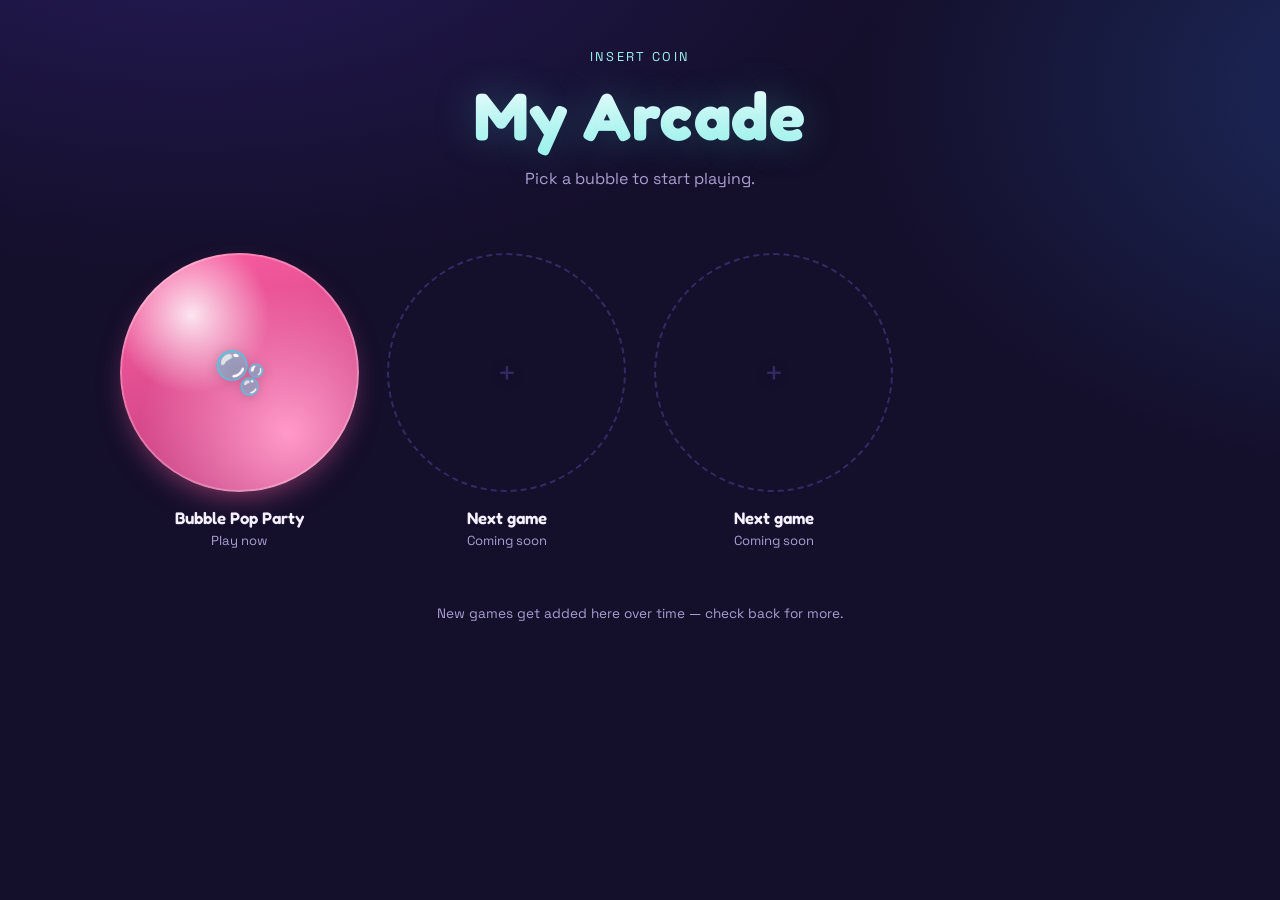
==== index.html @ 2fa9f2be "Add files via upload" ====
<!DOCTYPE html>
<html lang="en">
<head>
<meta charset="UTF-8">
<meta name="viewport" content="width=device-width, initial-scale=1.0">
<title>My Arcade</title>
<link rel="preconnect" href="https://fonts.googleapis.com">
<link rel="preconnect" href="https://fonts.gstatic.com" crossorigin>
<link href="https://fonts.googleapis.com/css2?family=Fredoka:wght@500;600;700&family=Space+Grotesk:wght@400;500;600&display=swap" rel="stylesheet">
<style>
  :root{
    --bg: #140f2b;
    --bg-2: #1a1440;
    --panel: #1e1740;
    --panel-edge: #342a63;
    --pink: #ff5fa2;
    --pink-soft: #ff9ac9;
    --cyan: #4fe3da;
    --cyan-soft: #9df3ee;
    --yellow: #ffd54a;
    --text: #f5f1ff;
    --muted: #a99fd1;
  }

  * { box-sizing: border-box; }

  html, body {
    margin: 0;
    padding: 0;
    min-height: 100%;
  }

  body {
    background:
      radial-gradient(1200px 600px at 15% -10%, #241a55 0%, transparent 60%),
      radial-gradient(1000px 700px at 110% 10%, #1c2a5c 0%, transparent 55%),
      var(--bg);
    color: var(--text);
    font-family: 'Space Grotesk', sans-serif;
    display: flex;
    justify-content: center;
    padding: 48px 20px 64px;
  }

  .stage {
    width: 100%;
    max-width: 1040px;
  }

  .marquee {
    text-align: center;
    margin-bottom: 56px;
  }

  .eyebrow {
    font-size: 0.8rem;
    letter-spacing: 0.18em;
    text-transform: uppercase;
    color: var(--cyan-soft);
    margin: 0 0 10px;
  }

  h1 {
    font-family: 'Fredoka', sans-serif;
    font-weight: 700;
    font-size: clamp(2.4rem, 6vw, 4.2rem);
    margin: 0;
    letter-spacing: 0.01em;
    background: linear-gradient(180deg, #ffffff 0%, var(--cyan-soft) 100%);
    -webkit-background-clip: text;
    background-clip: text;
    color: transparent;
    text-shadow: 0 0 40px rgba(79, 227, 218, 0.25);
  }

  .tagline {
    margin: 12px 0 0;
    color: var(--muted);
    font-size: 1rem;
  }

  .cabinet-grid {
    display: grid;
    grid-template-columns: repeat(auto-fill, minmax(200px, 1fr));
    gap: 28px;
    padding: 0;
  }

  .tile {
    position: relative;
    display: flex;
    flex-direction: column;
    align-items: center;
    text-decoration: none;
    color: var(--text);
    padding: 8px 0 0;
  }

  .tile-bubble {
    position: relative;
    width: 100%;
    aspect-ratio: 1 / 1;
    border-radius: 50%;
    display: flex;
    align-items: center;
    justify-content: center;
    isolation: isolate;
    transition: transform 0.35s cubic-bezier(.34,1.56,.64,1), box-shadow 0.35s ease;
  }

  .tile--live .tile-bubble {
    background:
      radial-gradient(circle at 30% 26%, rgba(255,255,255,0.85), rgba(255,255,255,0) 32%),
      radial-gradient(circle at 70% 75%, var(--pink-soft), transparent 60%),
      linear-gradient(160deg, var(--pink) 0%, #b8397a 100%);
    box-shadow:
      inset 0 0 0 2px rgba(255,255,255,0.25),
      0 12px 30px -10px rgba(255, 95, 162, 0.55);
  }

  .tile--soon .tile-bubble {
    background: transparent;
    border: 2px dashed var(--panel-edge);
  }

  .tile-icon {
    font-size: 2.6rem;
    filter: drop-shadow(0 2px 6px rgba(0,0,0,0.25));
  }

  .tile--soon .tile-icon {
    font-size: 2rem;
    color: var(--panel-edge);
  }

  .tile-label {
    margin-top: 16px;
    font-family: 'Fredoka', sans-serif;
    font-weight: 600;
    font-size: 1.05rem;
    text-align: center;
  }

  .tile-sub {
    margin-top: 4px;
    font-size: 0.82rem;
    color: var(--muted);
  }

  .tile--live:hover .tile-bubble,
  .tile--live:focus-visible .tile-bubble {
    transform: translateY(-6px) scale(1.04);
    box-shadow:
      inset 0 0 0 2px rgba(255,255,255,0.35),
      0 20px 40px -12px rgba(255, 95, 162, 0.7);
  }

  /* rising bubble pop effect, only on the live tile */
  .tile--live .tile-bubble::before,
  .tile--live .tile-bubble::after {
    content: "";
    position: absolute;
    bottom: 10%;
    width: 10px;
    height: 10px;
    border-radius: 50%;
    background: radial-gradient(circle at 30% 30%, #fff, var(--cyan-soft) 70%);
    opacity: 0;
  }

  .tile--live .tile-bubble::before { left: 24%; }
  .tile--live .tile-bubble::after  { left: 62%; width: 7px; height: 7px; }

  .tile--live:hover .tile-bubble::before {
    animation: rise-pop 1.1s ease-out 0.05s;
  }
  .tile--live:hover .tile-bubble::after {
    animation: rise-pop 1s ease-out 0.3s;
  }

  @keyframes rise-pop {
    0%   { opacity: 0; transform: translateY(0) scale(0.6); }
    15%  { opacity: 0.9; }
    75%  { opacity: 0.7; }
    100% { opacity: 0; transform: translateY(-90px) scale(1.3); }
  }

  .tile:focus-visible {
    outline: 2px solid var(--cyan);
    outline-offset: 6px;
    border-radius: 50%;
  }

  .foot-note {
    text-align: center;
    margin-top: 56px;
    color: var(--muted);
    font-size: 0.85rem;
  }

  @media (prefers-reduced-motion: reduce) {
    .tile-bubble, .tile--live .tile-bubble::before, .tile--live .tile-bubble::after {
      transition: none !important;
      animation: none !important;
    }
  }
</style>
</head>
<body>
  <div class="stage">
    <header class="marquee">
      <p class="eyebrow">Insert coin</p>
      <h1>My Arcade</h1>
      <p class="tagline">Pick a bubble to start playing.</p>
    </header>

    <main class="cabinet-grid">
      <a class="tile tile--live" href="bubble-pop-party/index.html">
        <span class="tile-bubble">
          <span class="tile-icon" aria-hidden="true">🫧</span>
        </span>
        <span class="tile-label">Bubble Pop Party</span>
        <span class="tile-sub">Play now</span>
      </a>

      <div class="tile tile--soon" aria-hidden="true">
        <span class="tile-bubble">
          <span class="tile-icon">+</span>
        </span>
        <span class="tile-label">Next game</span>
        <span class="tile-sub">Coming soon</span>
      </div>

      <div class="tile tile--soon" aria-hidden="true">
        <span class="tile-bubble">
          <span class="tile-icon">+</span>
        </span>
        <span class="tile-label">Next game</span>
        <span class="tile-sub">Coming soon</span>
      </div>
    </main>

    <p class="foot-note">New games get added here over time — check back for more.</p>
  </div>
</body>
</html>
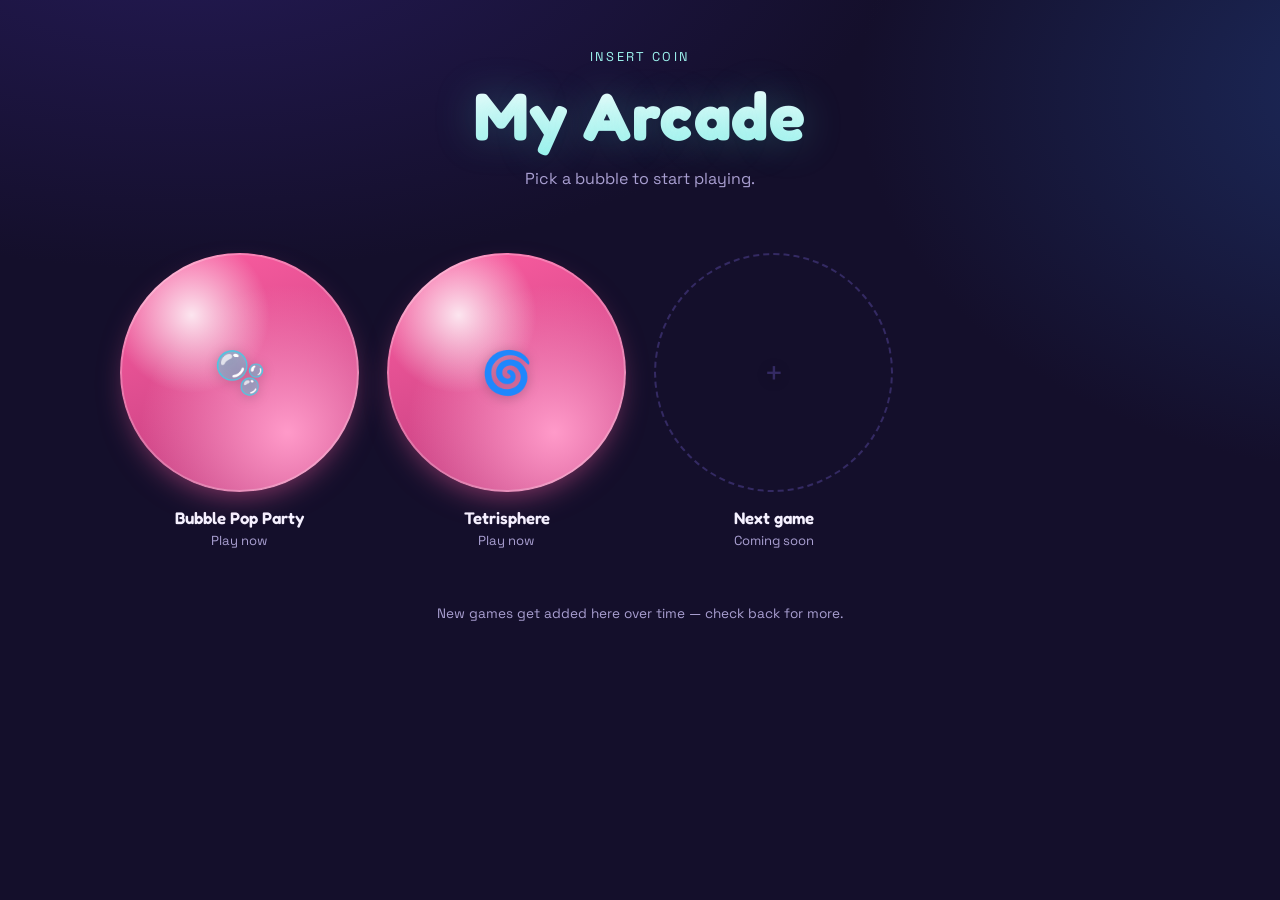
==== commit 08fcba33: "add Tetrisphere to arcade hub" ====
--- a/index.html
+++ b/index.html
@@ -223,13 +223,13 @@
         <span class="tile-sub">Play now</span>
       </a>
 
-      <div class="tile tile--soon" aria-hidden="true">
+      <a class="tile tile--live" href="tetrisphere/index.html">
         <span class="tile-bubble">
-          <span class="tile-icon">+</span>
+          <span class="tile-icon" aria-hidden="true">🌀</span>
         </span>
-        <span class="tile-label">Next game</span>
-        <span class="tile-sub">Coming soon</span>
-      </div>
+        <span class="tile-label">Tetrisphere</span>
+        <span class="tile-sub">Play now</span>
+      </a>
 
       <div class="tile tile--soon" aria-hidden="true">
         <span class="tile-bubble">
